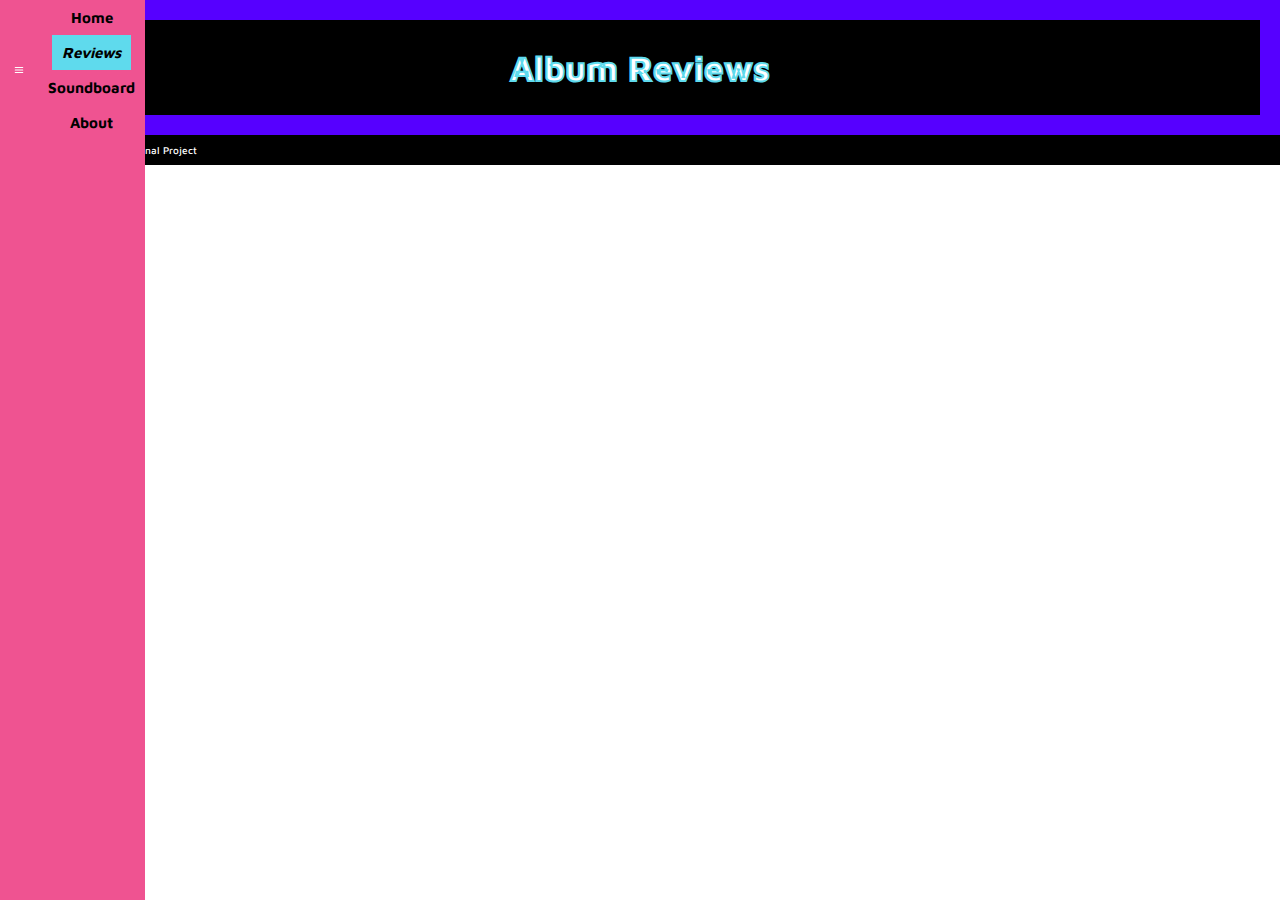
==== reviews.html @ 738780a4 "changes" ====
<!DOCTYPE html>
<html lang="en">

<head>
    <meta charset="UTF-8">
    <meta name="viewport" content="width=device-width, initial-scale=1.0">
    <title>Harshini's Website</title>
    <link rel="stylesheet" type="text/css" href="css/html5reset.css">
    <link rel="stylesheet" type="text/css" href="css/stylesheet.css">
    <link rel="preconnect" href="https://fonts.googleapis.com">
    <link rel="preconnect" href="https://fonts.gstatic.com" crossorigin>
    <link href="https://fonts.googleapis.com/css2?family=Maven+Pro:wght@400..900&display=swap" rel="stylesheet">
</head>

<body>
    <a class="offpage" href="#main">Skip to Main Content</a>
    <header>
        <nav>
            <button type="button" class="icon">
                <img src="images/toggle.svg" alt="toggle button" />
            </button>
            <ul>
                <li><a href="index.html">Home</a></li>
                <li><a class = "active" href="reviews.html">Reviews</a></li>
                <li><a href="soundboard.html">Soundboard</a></li>
                <li><a href="about.html">About</a></li>
            </ul>
        </nav>
    </header>
    <main id="main">
        <div>
            <h1>Album Reviews</h1>
        </div>
        
    </main>
    <script src="js/script.js"></script>
</body>
<footer>
    <p>SI 339 Web Development Final Project</p>
</footer>
</html>
---- css/stylesheet.css ----
body {
    font-family: 'Maven Pro', Tahoma, Verdana, sans-serif;
}

.icon{
    display: none;
}

.offpage {
    position: absolute;
    left: -1000px;
}

.offpage:focus {
    position: relative;
    left: 150px;
}

main{
    background-color: black;
}

header{
    background-color: #ef5391;
}

nav {
    overflow: hidden;
    background-color:#ef5391;
    justify-content: space-evenly;
    display: flex;
    flex-direction: row;
}

ul {
    list-style-type: none;
    margin: 0;
    padding: 0;
    display: flex;
    flex-wrap: wrap;
    justify-content: center;

}

li a {
    display: block;
    width: auto;
    color: black;
    font-weight: bolder;
    text-align: left;
    padding: 10px;
    text-decoration: none;
    font-size: 15px;
}

nav li a:hover {
    background-color: #5fdaed;
    color: black;
}

nav li a.active {
    background-color: #5fdaed;
    color: black;
    font-style: italic;
}

p{
    color: white;
    font-weight: 500;
    padding: 10px;
}

footer p{
    font-size: 10px;
}

.content{
    display: flex;
    background-color: black;
    font-size: 20px;
    flex: 0 0 50%;
    justify-content: center;
    align-content: center;
    text-align: center;
    padding-left: 20px;
    border: solid 20px #5fdaed;
}

.content > *{
    flex: 0 0 50%;
    justify-content: center;
    padding: 10px;
    align-content: center;
    text-align: center;
}

h1{
    background-color: black;
    padding: 30px;
    color: white;
    justify-content: center;
    text-align: center;
    font-size: 35px;
    font-weight: bolder;
    -webkit-text-stroke-color: #5fdaed;
    -webkit-text-stroke-width: 2px;
    border: solid 20px #5600ff;
}

footer{
    color: white;
    background-color: black;
}

@media only screen and (min-width: 768px) {
    /* tablet view*/

.icon {
    display: block;
    width: 145px;
    border: none;
    cursor: pointer;
    appearance: none;
    background-color: inherit;
    padding: 0;
}
header{
    display: flex;
    flex-direction: column;
    align-content: flex-start;
    position: absolute;
    top: 0;
    left: 0;
    bottom: 0;
    width: 145px;
}

/*body {
    display: flex;
    justify-content: center;
    background: black;
    margin: 0;
    padding: 0;
    align-items: center;
    height: 100vh;
}*/
}

@keyframes quiet {
    0% {
        transform: scaleY(.4);
        background-color: #ef5391;
    }

    25% {
        transform: scaleY(.6);
        background-color: #5600ff;
    }

    50% {
        transform: scaleY(.2);
        background-color: #ef5391;
    }

    75% {
        transform: scaleY(.8);
        background-color: #5fdaed;
    }

    100% {
        transform: scaleY(.4);
        background-color: #ef5391;
    }
}

@keyframes normal {
    0% {
        transform: scaleY(.3);
        background-color: #5600ff;
    }

    25% {
        transform: scaleY(.8);
        background-color: #5fdaed;
    }

    50% {
        transform: scaleY(.7);
        background-color: #5600ff;
    }

    75% {
        transform: scaleY(.6);
        background-color: #ef5391;
    }

    100% {
        transform: scaleY(.3);
        background-color: #5600ff;
    }
}

@keyframes loud {
    0% {
        transform: scaleY(.9);
        background-color: #5fdaed;
    }

    25% {
        transform: scaleY(.6);
        background-color: #ef5391;
    }

    50% {
        transform: scaleY(1);
        background-color: #5fdaed;
    }

    75% {
        transform: scaleY(.6);
        background-color: #5600ff;
    }

    100% {
        transform: scaleY(.9);
        background-color: #5fdaed;
    }
}

.boxContainer {
    display: flex;
    gap: 10px;
    height: 100px;
    --boxSize: 8px;
    --gutter: 4px;
    width: calc((var(--boxSize) + var(--gutter)) * 5);
    justify-content: center;
    align-items: center;
    align-content: center;
    margin: auto auto;
    padding-right: 10px;
}

.box {
    transform: scaleY(.4);
    height: 100%;
    width: var(--boxSize);
    animation-duration: 2s;
    animation-timing-function: ease-in-out;
    animation-iteration-count: infinite;
    border-radius: 8px;
}

.box1 {
    animation-name: loud;
}

.box2 {
    animation-name: normal;
}

.box3 {
    animation-name: quiet;
}

.box4 {
    animation-name: loud;
}

.box5 {
    animation-name: quiet;
}

@media (prefers-reduced-motion: reduce) {
    img {
        animation-play-state: paused;
        visibility: hidden;
    }
    video {
        animation-play-state: paused;
        visibility: hidden;
    }
    .box{
        animation-play-state: paused;
    }

}
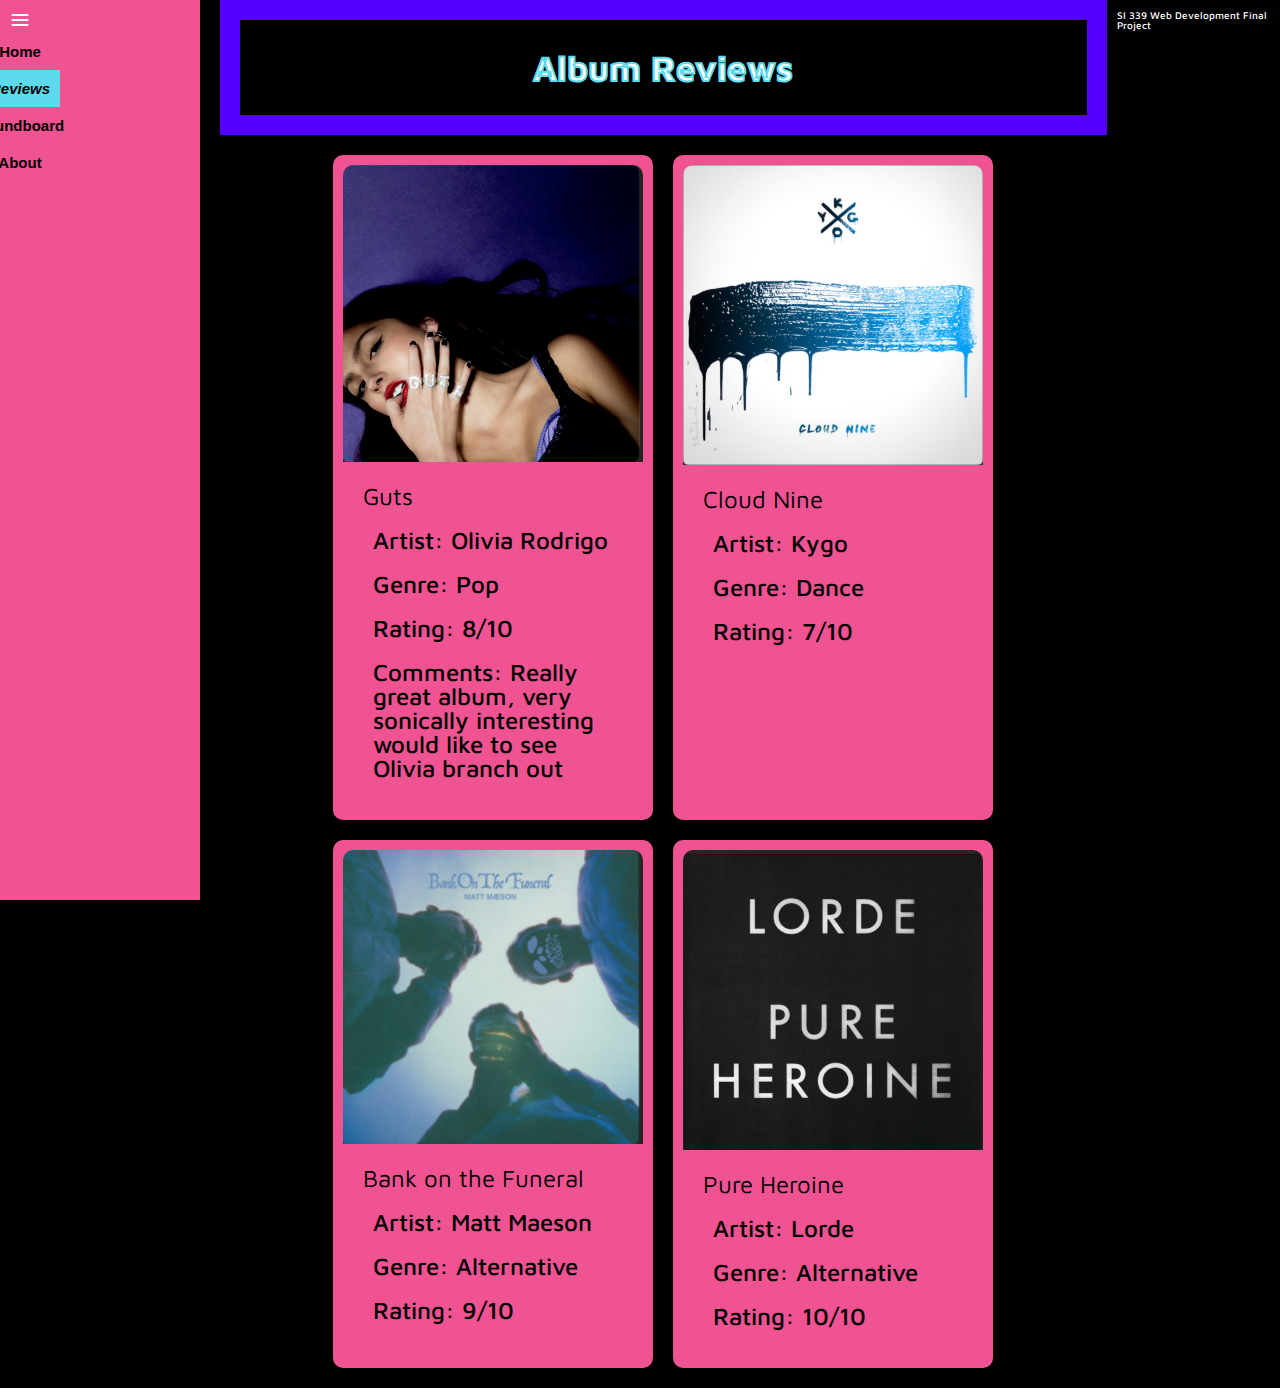
==== commit 155559b2: "changes" ====
--- a/reviews.html
+++ b/reviews.html
@@ -18,7 +18,7 @@
         <nav>
             <button type="button" class="icon">
                 <img src="images/toggle.svg" alt="toggle button" />
-            </button>
+            <!-- </button> -->
             <ul>
                 <li><a href="index.html">Home</a></li>
                 <li><a class = "active" href="reviews.html">Reviews</a></li>
@@ -31,11 +31,57 @@
         <div>
             <h1>Album Reviews</h1>
         </div>
-        
+        <div class="album-cards">
+            <!-- Card for Guts by Olivia Rodrigo -->
+            <div class="album-card">
+                <img src="images/album/ORG.png" alt="Guts Album Cover">
+                <div class="album-info">
+                    <h2>Guts</h2>
+                    <p><strong>Artist:</strong> Olivia Rodrigo</p>
+                    <p><strong>Genre:</strong> Pop</p>
+                    <p><strong>Rating:</strong> 8/10</p>
+                    <p><strong>Comments:</strong> Really great album, very sonically interesting would like to see
+                        Olivia branch out</p>
+                </div>
+            </div>
+
+            <!-- Card for Cloud Nine by Kygo -->
+            <div class="album-card">
+                <img src="images/album/CNK.png" alt="Cloud Nine Album Cover">
+                <div class="album-info">
+                    <h2>Cloud Nine</h2>
+                    <p><strong>Artist:</strong> Kygo</p>
+                    <p><strong>Genre:</strong> Dance</p>
+                    <p><strong>Rating:</strong> 7/10</p>
+                </div>
+            </div>
+
+            <!-- Card for Bank on the Funeral by Matt Maeson -->
+            <div class="album-card">
+                <img src="images/album/MMBF.png" alt="Bank on the Funeral Album Cover">
+                <div class="album-info">
+                    <h2>Bank on the Funeral</h2>
+                    <p><strong>Artist:</strong> Matt Maeson</p>
+                    <p><strong>Genre:</strong> Alternative</p>
+                    <p><strong>Rating:</strong> 9/10</p>
+                </div>
+            </div>
+
+            <!-- Card for Pure Heroine by Lorde -->
+            <div class="album-card">
+                <img src="images/album/LPH.png" alt="Pure Heroine Album Cover">
+                <div class="album-info">
+                    <h2>Pure Heroine</h2>
+                    <p><strong>Artist:</strong> Lorde</p>
+                    <p><strong>Genre:</strong> Alternative</p>
+                    <p><strong>Rating:</strong> 10/10</p>
+                </div>
+            </div>
+        </div>
     </main>
     <script src="js/script.js"></script>
 </body>
 <footer>
     <p>SI 339 Web Development Final Project</p>
 </footer>
-</html>+</html>
--- a/css/stylesheet.css
+++ b/css/stylesheet.css
@@ -3,7 +3,17 @@
 }
 
 .icon{
-    display: none;
+    display: block;
+        width: 20px; /* Decrease width for toggle button */
+        border: none;
+        cursor: pointer;
+        appearance: none;
+        background-color: inherit;
+        padding: 0;
+        position: absolute;
+        top: 10px;
+        left: 10px;
+    z-index: 1001;
 }
 
 .offpage {
@@ -112,12 +122,26 @@
     background-color: black;
 }
 
+form{
+    padding: 20px;
+    margin: 10px;
+}
+
+label{
+    background-color:#5600ff;
+    color: white; 
+    padding: 5px;
+    font-size: 15px;
+    margin: 20px;
+    margin-top: 10px;
+}
+
 @media only screen and (min-width: 768px) {
     /* tablet view*/
 
 .icon {
     display: block;
-    width: 145px;
+    width: 20px;
     border: none;
     cursor: pointer;
     appearance: none;
@@ -132,18 +156,70 @@
     top: 0;
     left: 0;
     bottom: 0;
-    width: 145px;
-}
-
-/*body {
-    display: flex;
-    justify-content: center;
+    width: 200px; /* Adjust width of sidebar */
+    background-color: #ef5391; /* Add background color */
+    z-index: 1000;
+}
+
+main {
+    padding-left: 220px; /* Adjust padding to accommodate sidebar */
+    background-color: black; /* Adjust background color */
+    width: calc(100% - 220px); /* Adjust width to fit remaining space */
+}
+
+nav {
+    overflow: hidden;
+    background-color: #ef5391;
+    display: flex;
+    flex-direction: column; /* Display nav items vertically */
+    align-items: center; /* Center items horizontally */
+}
+
+body {
+    display: flex;
+    justify-content: flex-start;
     background: black;
     margin: 0;
     padding: 0;
-    align-items: center;
-    height: 100vh;
-}*/
+    align-items: flex-start;
+}
+
+.hidden {
+    width: 60px;
+}
+.hidden ul {
+    display: none;
+    flex-direction: column; /* Display sidebar items vertically */
+    padding: 0;
+    margin: 0;
+}
+
+.hidden li {
+    margin: 0;
+    padding: 10px;
+}
+
+.hidden li a {
+    color: white;
+    text-decoration: none;
+}
+
+.hidden li a:hover {
+    background-color: #5fdaed;
+}
+
+.hidden > button {
+    top: 5px;
+}
+
+.bigger-main {
+    padding-left: 50px;
+}
+
+.icon > img {
+    width: inherit;
+}
+
 }
 
 @keyframes quiet {
@@ -286,3 +362,41 @@
 
 }
 
+.album-cards {
+    display: flex;
+    flex-wrap: wrap;
+    justify-content: center;
+    padding: 10px;
+}
+
+.album-card {
+    background-color: #ef5391;
+    border-radius: 10px;
+    border: solid 10px #ef5391;
+    box-shadow: 0 4px 6px rgba(0, 0, 0, 0.1);
+    margin: 10px;
+    max-width: 300px;
+    overflow: hidden;
+}
+
+.album-card img {
+    width: 100%;
+    height: auto;
+    border-radius: 10px 10px 0 0;
+}
+
+.album-info {
+    padding: 20px;
+    font-size: 24px;
+}
+
+.album-info h2 {
+    margin-top: 0;
+    margin-bottom: 10px;
+    color: black;
+}
+
+.album-info p {
+    margin: 0;
+    color: black;
+}
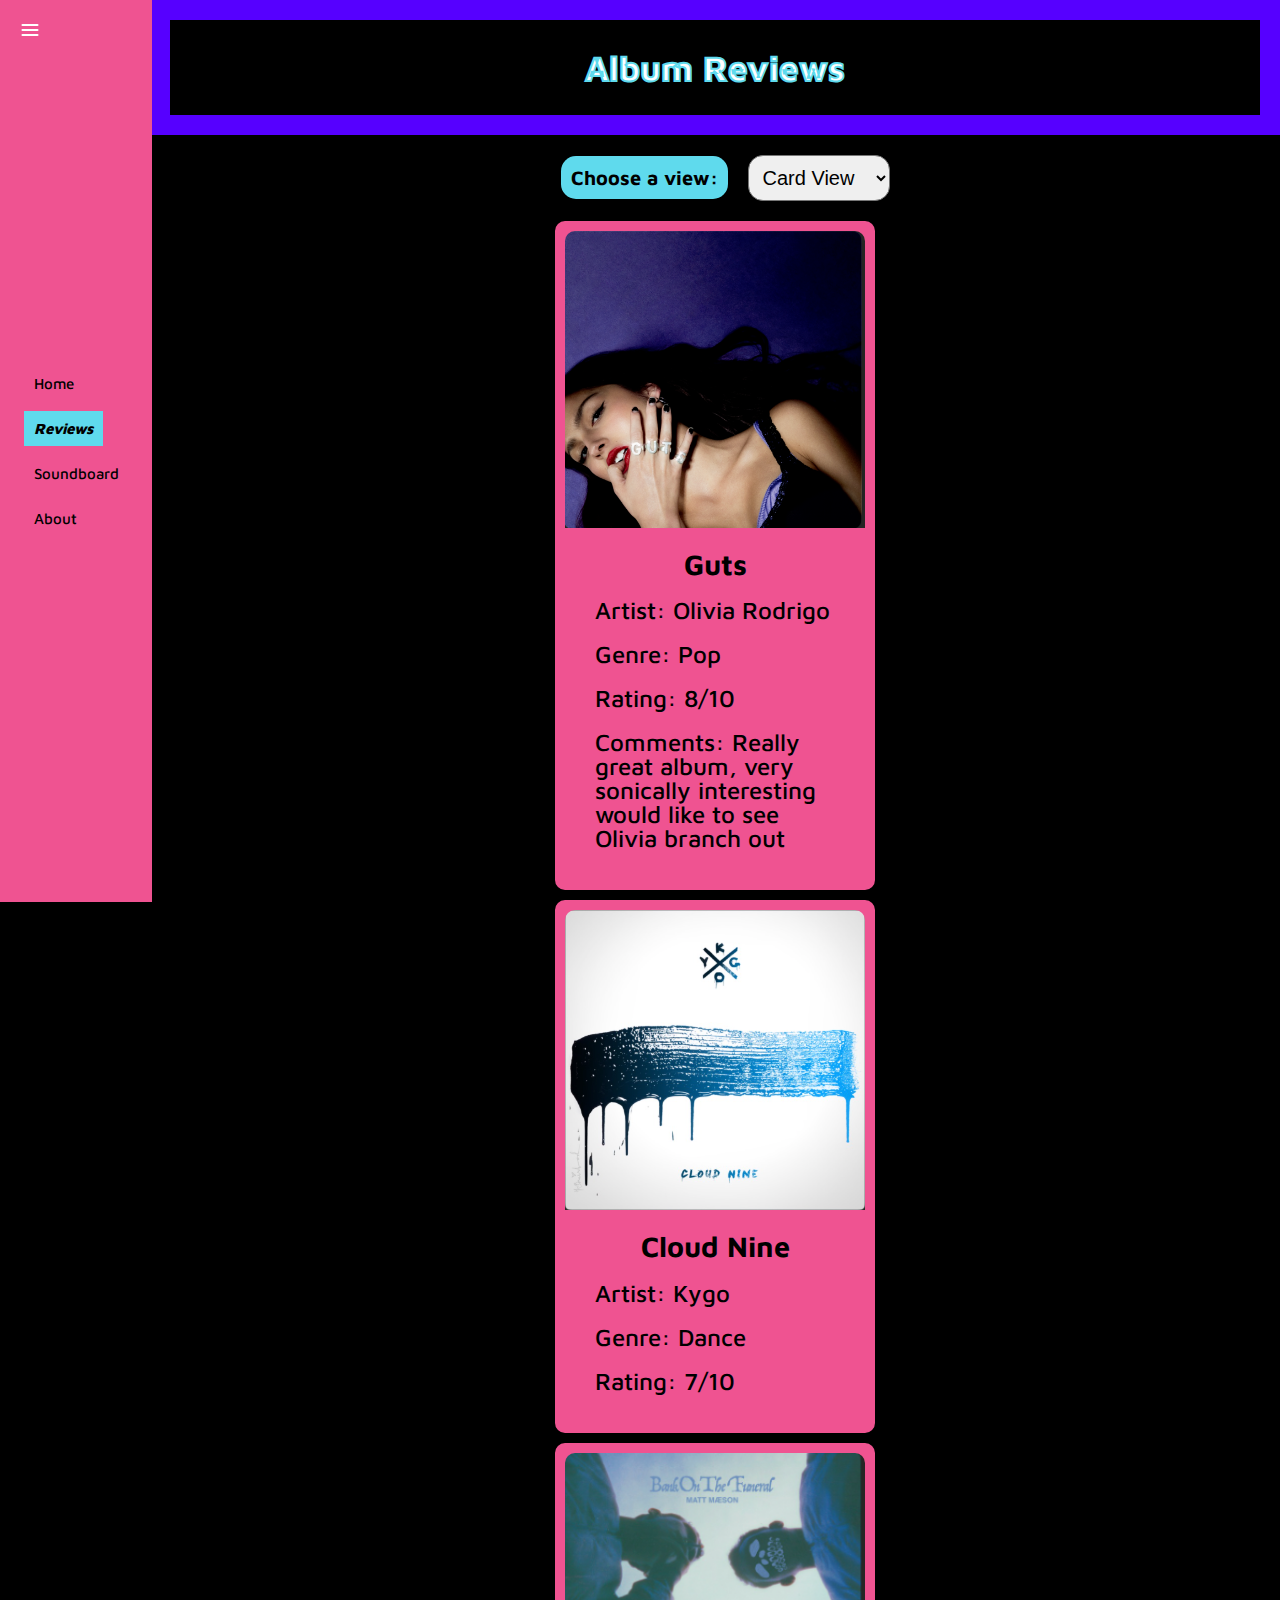
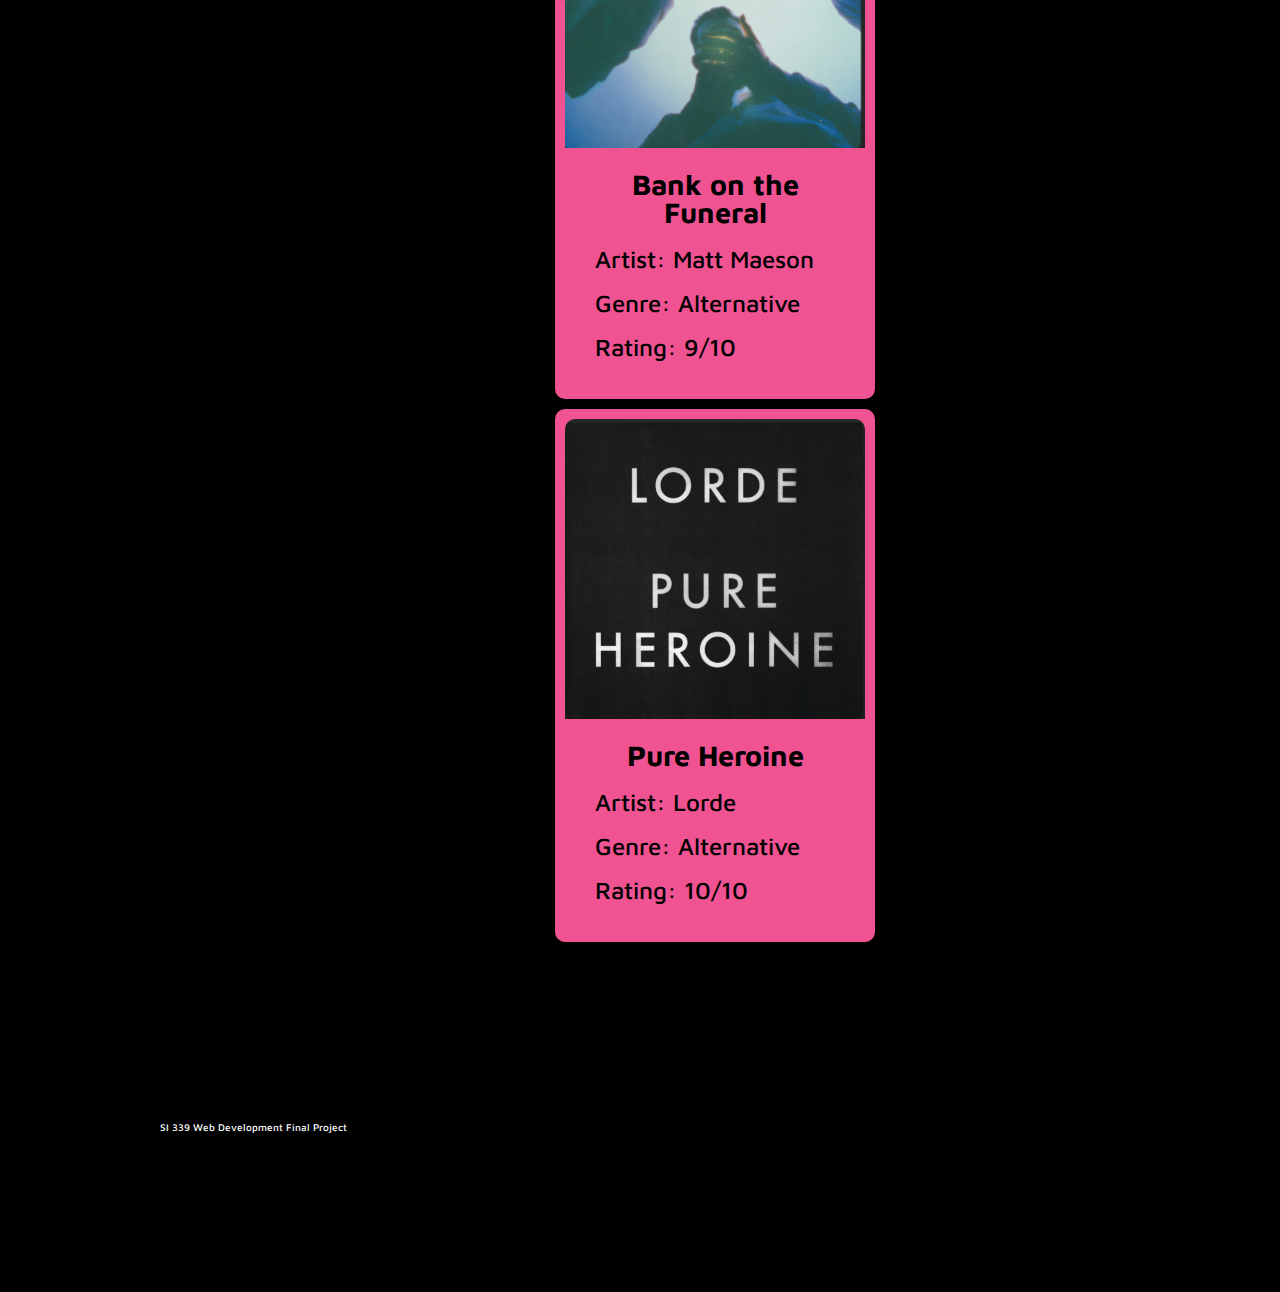
==== commit 31f6f9d8: "changes" ====
--- a/reviews.html
+++ b/reviews.html
@@ -18,10 +18,10 @@
         <nav>
             <button type="button" class="icon">
                 <img src="images/toggle.svg" alt="toggle button" />
-            <!-- </button> -->
+            </button>
             <ul>
                 <li><a href="index.html">Home</a></li>
-                <li><a class = "active" href="reviews.html">Reviews</a></li>
+                <li><a class="active" href="reviews.html">Reviews</a></li>
                 <li><a href="soundboard.html">Soundboard</a></li>
                 <li><a href="about.html">About</a></li>
             </ul>
@@ -31,52 +31,78 @@
         <div>
             <h1>Album Reviews</h1>
         </div>
+        <div id="selector">
+            <div>
+                <label id="selectorLabel"> Choose a view:</label>
+            </div>
+            <div>
+                <select id="viewTypeSelect">
+                    <option value="card-view">Card View</option>
+                    <option value="slider-view">Slider View</option>
+                </select>
+            </div>
+        </div>
         <div class="album-cards">
+            <i id="left" class="fa-solid fas fa-angle-left"></i>
             <!-- Card for Guts by Olivia Rodrigo -->
-            <div class="album-card">
-                <img src="images/album/ORG.png" alt="Guts Album Cover">
-                <div class="album-info">
-                    <h2>Guts</h2>
-                    <p><strong>Artist:</strong> Olivia Rodrigo</p>
-                    <p><strong>Genre:</strong> Pop</p>
-                    <p><strong>Rating:</strong> 8/10</p>
-                    <p><strong>Comments:</strong> Really great album, very sonically interesting would like to see
-                        Olivia branch out</p>
-                </div>
-            </div>
+            <ul class = carousel>
+                <li>
+                    <div class="album-card">
+                        <img src="images/album/ORG.png" alt="Guts Album Cover" draggable="false">
+                        <div class="album-info">
+                            <h2>Guts</h2>
+                            <p><strong>Artist:</strong> Olivia Rodrigo</p>
+                            <p><strong>Genre:</strong> Pop</p>
+                            <p><strong>Rating:</strong> 8/10</p>
+                            <p><strong>Comments:</strong> Really great album, very sonically interesting would like to
+                                see
+                                Olivia branch out</p>
+                        </div>
+                    </div>
+                </li>
 
-            <!-- Card for Cloud Nine by Kygo -->
-            <div class="album-card">
-                <img src="images/album/CNK.png" alt="Cloud Nine Album Cover">
-                <div class="album-info">
-                    <h2>Cloud Nine</h2>
-                    <p><strong>Artist:</strong> Kygo</p>
-                    <p><strong>Genre:</strong> Dance</p>
-                    <p><strong>Rating:</strong> 7/10</p>
-                </div>
-            </div>
+                <!-- Card for Cloud Nine by Kygo -->
+                <li>
 
-            <!-- Card for Bank on the Funeral by Matt Maeson -->
-            <div class="album-card">
-                <img src="images/album/MMBF.png" alt="Bank on the Funeral Album Cover">
-                <div class="album-info">
-                    <h2>Bank on the Funeral</h2>
-                    <p><strong>Artist:</strong> Matt Maeson</p>
-                    <p><strong>Genre:</strong> Alternative</p>
-                    <p><strong>Rating:</strong> 9/10</p>
-                </div>
-            </div>
+                    <div class="album-card">
+                        <img src="images/album/CNK.png" alt="Cloud Nine Album Cover" draggable="false">
+                        <div class="album-info">
+                            <h2>Cloud Nine</h2>
+                            <p><strong>Artist:</strong> Kygo</p>
+                            <p><strong>Genre:</strong> Dance</p>
+                            <p><strong>Rating:</strong> 7/10</p>
+                        </div>
+                    </div>
+                </li>
+                <li>
 
-            <!-- Card for Pure Heroine by Lorde -->
-            <div class="album-card">
-                <img src="images/album/LPH.png" alt="Pure Heroine Album Cover">
-                <div class="album-info">
-                    <h2>Pure Heroine</h2>
-                    <p><strong>Artist:</strong> Lorde</p>
-                    <p><strong>Genre:</strong> Alternative</p>
-                    <p><strong>Rating:</strong> 10/10</p>
-                </div>
-            </div>
+                    <!-- Card for Bank on the Funeral by Matt Maeson -->
+                    <div class="album-card">
+                        <img src="images/album/MMBF.png" alt="Bank on the Funeral Album Cover" draggable="false">
+                        <div class="album-info">
+                            <h2>Bank on the Funeral</h2>
+                            <p><strong>Artist:</strong> Matt Maeson</p>
+                            <p><strong>Genre:</strong> Alternative</p>
+                            <p><strong>Rating:</strong> 9/10</p>
+                        </div>
+                    </div>
+                </li>
+                <li>
+
+                    <!-- Card for Pure Heroine by Lorde -->
+                    <div class="album-card">
+                        <img src="images/album/LPH.png" alt="Pure Heroine Album Cover" draggable="false">
+                        <div class="album-info">
+                            <h2>Pure Heroine</h2>
+                            <p><strong>Artist:</strong> Lorde</p>
+                            <p><strong>Genre:</strong> Alternative</p>
+                            <p><strong>Rating:</strong> 10/10</p>
+                        </div>
+                    </div>
+                </li>
+
+            </ul>
+            <i id="right" class="fa-solid fas fa-angle-right"></i>
         </div>
     </main>
     <script src="js/script.js"></script>
@@ -84,4 +110,5 @@
 <footer>
     <p>SI 339 Web Development Final Project</p>
 </footer>
-</html>
+
+</html>--- a/css/stylesheet.css
+++ b/css/stylesheet.css
@@ -1,19 +1,39 @@
 body {
     font-family: 'Maven Pro', Tahoma, Verdana, sans-serif;
-}
-
-.icon{
-    display: block;
-        width: 20px; /* Decrease width for toggle button */
-        border: none;
-        cursor: pointer;
-        appearance: none;
-        background-color: inherit;
-        padding: 0;
-        position: absolute;
-        top: 10px;
-        left: 10px;
-    z-index: 1001;
+    background-color: black;
+}
+
+select {
+    font-size: 20px;
+}
+
+#selector {
+    display: flex;
+    width: 100%;
+    align-items: center;
+    align-content: center;
+    margin-top: 20px;
+    justify-content: center;
+}
+
+#selectorLabel {
+    font-size: 20px;
+    background-color: #5fdaed;
+    color: black;
+    font-weight: bolder;
+    border-radius: 15px;
+    padding: 10px;
+
+}
+
+#viewTypeSelect {
+    padding: 5px;
+    border-radius: 15px;
+    padding: 10px;
+}
+
+.icon {
+    display: none;
 }
 
 .offpage {
@@ -24,43 +44,56 @@
 .offpage:focus {
     position: relative;
     left: 150px;
-}
-
-main{
+    margin: 15px;
+    color: white;
+    font-size: large;
+}
+
+main {
     background-color: black;
 }
 
-header{
+header {
     background-color: #ef5391;
 }
 
 nav {
+    background-color: #ef5391;
     overflow: hidden;
-    background-color:#ef5391;
-    justify-content: space-evenly;
-    display: flex;
+    padding: 1px;
+    display: flex;
+    /* Change from grid to flex */
     flex-direction: row;
-}
-
-ul {
+    /* Horizontal layout */
+    align-items: center;
+    justify-content: center;
+}
+
+input {
+    margin: 5px;
+}
+
+nav ul {
     list-style-type: none;
     margin: 0;
     padding: 0;
     display: flex;
-    flex-wrap: wrap;
-    justify-content: center;
-
-}
-
-li a {
-    display: block;
-    width: auto;
-    color: black;
-    font-weight: bolder;
-    text-align: left;
+}
+
+nav li {
+    margin: 5px;
+    /* Add margin between list items */
+}
+
+nav li a {
+    display: flex;
+    align-items: center;
+    text-decoration: none;
+    color: black;
     padding: 10px;
-    text-decoration: none;
     font-size: 15px;
+    background-color: #ef5391;
+    font-weight: 500;
 }
 
 nav li a:hover {
@@ -72,19 +105,20 @@
     background-color: #5fdaed;
     color: black;
     font-style: italic;
-}
-
-p{
+    font-weight: 800;
+}
+
+p {
     color: white;
     font-weight: 500;
     padding: 10px;
 }
 
-footer p{
+footer p {
     font-size: 10px;
 }
 
-.content{
+.content {
     display: flex;
     background-color: black;
     font-size: 20px;
@@ -96,7 +130,7 @@
     border: solid 20px #5fdaed;
 }
 
-.content > *{
+.content>* {
     flex: 0 0 50%;
     justify-content: center;
     padding: 10px;
@@ -104,7 +138,7 @@
     text-align: center;
 }
 
-h1{
+h1 {
     background-color: black;
     padding: 30px;
     color: white;
@@ -117,108 +151,171 @@
     border: solid 20px #5600ff;
 }
 
-footer{
+footer {
     color: white;
     background-color: black;
 }
 
-form{
+form {
     padding: 20px;
     margin: 10px;
 }
 
-label{
-    background-color:#5600ff;
-    color: white; 
+label {
+    background-color: #5600ff;
+    color: white;
     padding: 5px;
     font-size: 15px;
     margin: 20px;
     margin-top: 10px;
 }
 
+#subButton {
+    margin-left: 50px;
+    padding: 15px;
+    font-size: 20px;
+    background-color: #5fdaed;
+    font-weight: bolder;
+    border-radius: 90px;
+    margin-bottom: 50px;
+    border: solid 3px white;
+}
+
+.exStyl dix {
+    margin: 5px;
+}
+
 @media only screen and (min-width: 768px) {
     /* tablet view*/
 
-.icon {
-    display: block;
-    width: 20px;
-    border: none;
-    cursor: pointer;
-    appearance: none;
-    background-color: inherit;
-    padding: 0;
-}
-header{
-    display: flex;
-    flex-direction: column;
-    align-content: flex-start;
-    position: absolute;
-    top: 0;
-    left: 0;
-    bottom: 0;
-    width: 200px; /* Adjust width of sidebar */
-    background-color: #ef5391; /* Add background color */
-    z-index: 1000;
-}
-
-main {
-    padding-left: 220px; /* Adjust padding to accommodate sidebar */
-    background-color: black; /* Adjust background color */
-    width: calc(100% - 220px); /* Adjust width to fit remaining space */
-}
-
-nav {
-    overflow: hidden;
-    background-color: #ef5391;
-    display: flex;
-    flex-direction: column; /* Display nav items vertically */
-    align-items: center; /* Center items horizontally */
-}
-
-body {
-    display: flex;
-    justify-content: flex-start;
-    background: black;
-    margin: 0;
-    padding: 0;
-    align-items: flex-start;
-}
-
-.hidden {
-    width: 60px;
-}
-.hidden ul {
-    display: none;
-    flex-direction: column; /* Display sidebar items vertically */
-    padding: 0;
-    margin: 0;
-}
-
-.hidden li {
-    margin: 0;
-    padding: 10px;
-}
-
-.hidden li a {
-    color: white;
-    text-decoration: none;
-}
-
-.hidden li a:hover {
-    background-color: #5fdaed;
-}
-
-.hidden > button {
-    top: 5px;
-}
-
-.bigger-main {
-    padding-left: 50px;
-}
-
-.icon > img {
-    width: inherit;
-}
+    .icon {
+        display: block;
+        /* Ensure the toggle button is visible */
+        width: 20px;
+        /* Adjust width of the toggle button */
+        height: 20px;
+        /* Adjust height of the toggle button */
+        border: none;
+        cursor: pointer;
+        appearance: none;
+        background-color: inherit;
+        padding: 0;
+        /* Add padding for touch access */
+        position: absolute;
+        /* Fix the position of the toggle button */
+        top: 20px;
+        /* Align the toggle button to the top */
+        left: 20px;
+        /* Position the toggle button to the right of the sidebar */
+        z-index: 1001;
+    }
+
+    header {
+        position: absolute;
+        flex-direction: column;
+        width: 60px;
+        height: 100%;
+        /* Adjust width of sidebar */
+        background-color: #ef5391;
+        /* Add background color */
+        z-index: 1000;
+    }
+
+    nav {
+        display: flex;
+        /* Change from grid to flex */
+        flex-direction: column;
+        /* vertical layout */
+        height: 100%;
+        width: 150px;
+    }
+
+    .hidden {
+        position: fixed;
+        height: 100%;
+        width: 60px;
+        background-color: #ef5391;
+        z-index: 1000;
+    }
+
+    .bigger-main {
+        margin-left: 60px;
+        width: calc(100% - 60px);
+        height: 100%;
+    }
+
+    nav ul {
+        list-style-type: none;
+        margin: 0;
+        display: flex;
+        flex-direction: column;
+        align-items: flex-start;
+    }
+
+    li a {
+        display: flex;
+        align-items: center;
+        /* Align items vertically in flex container */
+        text-decoration: none;
+        font-size: 15px;
+        padding: 15px;
+        flex-direction: column;
+    }
+
+    main {
+        margin-left: 150px;
+        background-color: black;
+        /* Adjust background color */
+        width: calc(100% - 150px);
+        /* Adjust width to fit remaining space */
+        flex: 1;
+        flex-direction: column;
+    }
+
+    body {
+        display: flex;
+        justify-content: flex-start;
+        background: black;
+        margin: 0;
+        padding: 0;
+        align-items: flex-start;
+        flex-direction: column;
+    }
+
+    footer {
+        flex-shrink: 0;
+        margin: 150px;
+    }
+
+    .footersizechange {
+        margin: 60px;
+    }
+
+    .hidden ul {
+        display: none;
+        flex-direction: column;
+        /* Display sidebar items vertically */
+        padding: 0;
+        margin: 0;
+    }
+
+    .hidden li {
+        margin: 0;
+    }
+
+    .hidden li a {
+        color: white;
+        text-decoration: none;
+    }
+
+    .hidden li a:hover {
+        background-color: #5fdaed;
+    }
+
+
+    .icon>img {
+        width: inherit;
+    }
 
 }
 
@@ -352,11 +449,13 @@
         animation-play-state: paused;
         visibility: hidden;
     }
+
     video {
         animation-play-state: paused;
         visibility: hidden;
     }
-    .box{
+
+    .box {
         animation-play-state: paused;
     }
 
@@ -376,7 +475,7 @@
     box-shadow: 0 4px 6px rgba(0, 0, 0, 0.1);
     margin: 10px;
     max-width: 300px;
-    overflow: hidden;
+    overflow: scroll;
 }
 
 .album-card img {
@@ -394,9 +493,157 @@
     margin-top: 0;
     margin-bottom: 10px;
     color: black;
+    align-items: center;
+    justify-content: center;
+    text-align: center;
+    font-size: larger;
+    font-weight: bolder;
 }
 
 .album-info p {
     margin: 0;
     color: black;
 }
+
+.album-cards.card-view {
+    display: flex;
+    flex-wrap: wrap;
+    justify-content: center;
+    padding: 10px;
+}
+
+.album-card.card-view {
+    background-color: #ef5391;
+    border-radius: 10px;
+    border: solid 10px #ef5391;
+    box-shadow: 0 4px 6px rgba(0, 0, 0, 0.1);
+    margin: 10px;
+    max-width: 300px;
+    overflow: auto;
+}
+
+.album-card.card-view img {
+    width: 100%;
+    height: auto;
+    border-radius: 10px 10px 0 0;
+}
+
+.album-info.card-view {
+    padding: 20px;
+    font-size: 24px;
+}
+
+.album-info.card-view h2 {
+    margin-top: 0;
+    margin-bottom: 10px;
+    color: black;
+    align-items: center;
+    justify-content: center;
+    text-align: center;
+    font-size: larger;
+    font-weight: bolder;
+}
+
+.album-info.card-view p {
+    margin: 0;
+    color: black;
+}
+
+
+.slider-view * {
+    margin: 0;
+    padding: 0;
+    box-sizing: border-box;
+}
+
+.slider-view body {
+    display: flex;
+    align-items: center;
+    justify-content: center;
+    min-height: 100vh;
+    padding: 0 35px;
+    background: rgb(228, 220, 220);
+}
+
+.album-cards.slider-view {
+    max-width: 1100px;
+    width: 100%;
+    position: relative;
+
+}
+
+.album-cards.slider-view i {
+    height: 50px;
+    width: 50px;
+    background: #5fdaed;
+    text-align: center;
+    line-height: 50px;
+    border-radius: 50%;
+    cursor: pointer;
+    position: absolute;
+    top: 50%;
+    font-size: 1.25 rem;
+    transform: translateY(-50%);
+    box-shadow: 0 3px 6px rgba(0, 0, 0, 0.23);
+
+}
+
+.album-cards.slider-view i:first-child {
+    left: -30px;
+
+}
+
+.album-cards.slider-view i:last-child {
+    right: -10px;
+
+}
+
+.slider-view .carousel {
+    display: grid;
+    grid-auto-flow: column;
+    grid-auto-columns: calc((100% / 3) - 12px);
+    gap: 16px;
+    overflow-x: auto;
+    scroll-snap-type: x mandatory;
+    scroll-behavior: smooth;
+    scrollbar-width: 0;
+}
+
+.carousel.slider-view::-webkit-scrollbar {
+    display: none;
+}
+
+.carousel.slider-view :where(.card, .img) {
+    display: flex;
+    align-items: center;
+    justify-content: center;
+}
+
+.carousel.slider-view.dragging {
+    scroll-snap-type: none;
+    scroll-behavior: auto;
+}
+
+.carousel.slider-view.no-transition {
+    scroll-behavior: auto;
+}
+
+.carousel.slider-view.dragging .card {
+    cursor: grab;
+    user-select: none;
+}
+
+.carousel.slider-view .card {
+    scroll-snap-align: start;
+    height: 340px;
+    list-style: none;
+    background: #fff;
+    border-radius: 8px;
+    display: flex;
+    cursor: pointer;
+    width: 98%;
+    padding-bottom: 15px;
+    align-items: center;
+    justify-content: center;
+    flex-direction: column;
+}